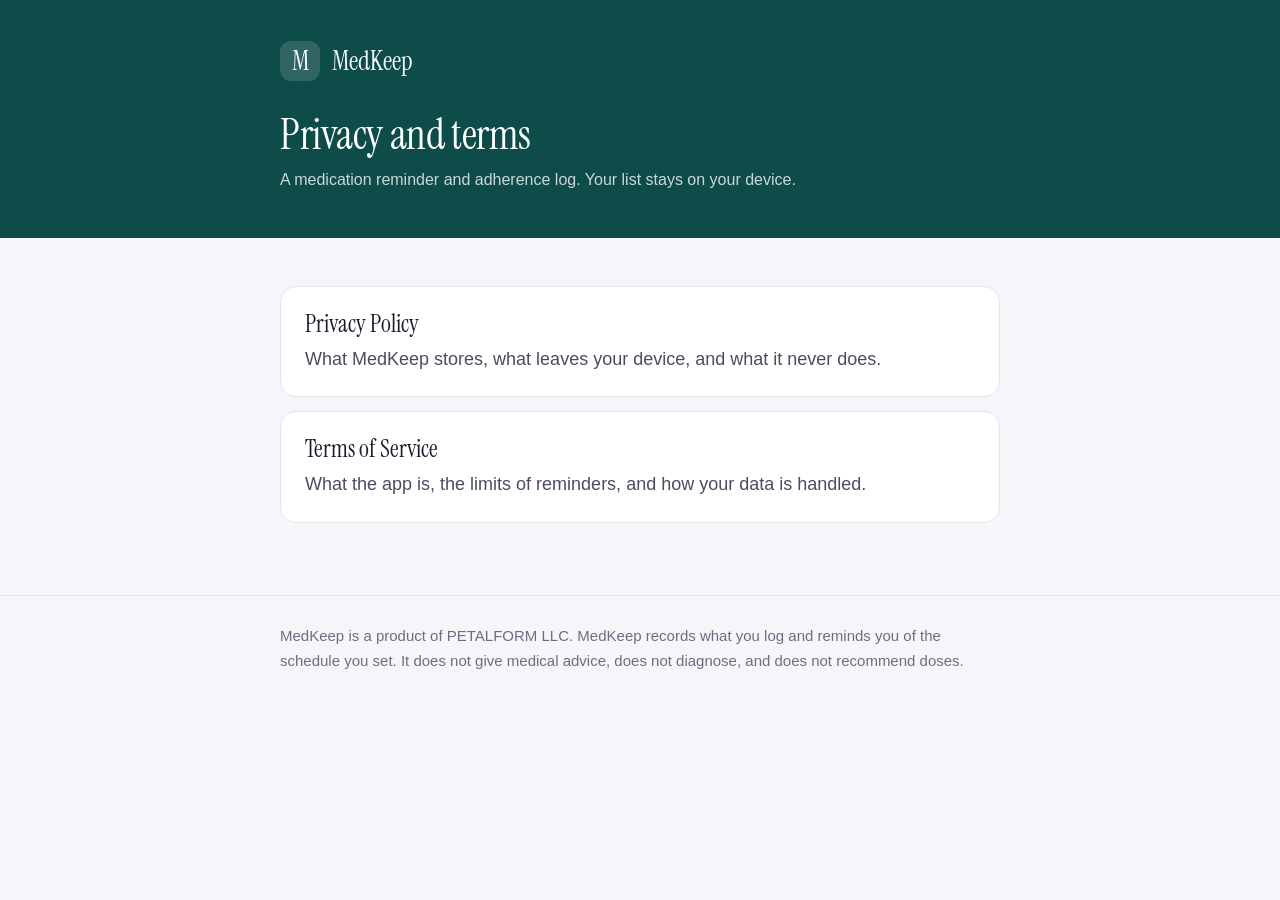
==== index.html @ 2ca2b3bf "MedKeep privacy policy and terms of service Static pages for GitHub Pages. Content mirrors docs/PRIV" ====
<!doctype html>
<html lang="en">
<head>
<meta charset="utf-8">
<meta name="viewport" content="width=device-width, initial-scale=1">
<title>MedKeep — Legal</title>
<meta name="description" content="Privacy policy and terms of service for MedKeep, a medication reminder and adherence log.">
<link rel="preconnect" href="https://fonts.googleapis.com">
<link rel="preconnect" href="https://fonts.gstatic.com" crossorigin>
<link href="https://fonts.googleapis.com/css2?family=Instrument+Serif&display=swap" rel="stylesheet">
<link rel="stylesheet" href="style.css">
</head>
<body>
<header>
  <div class="wrap">
    <span class="brand">
      <span class="mark" aria-hidden="true">M</span>
      <span class="brand-name">MedKeep</span>
    </span>
    <h1>Privacy and terms</h1>
    <p>A medication reminder and adherence log. Your list stays on your device.</p>
  </div>
</header>

<main>
  <div class="wrap">
    <div class="cards">
      <a class="card" href="privacy.html">
        <h2>Privacy Policy</h2>
        <p>What MedKeep stores, what leaves your device, and what it never does.</p>
      </a>
      <a class="card" href="terms.html">
        <h2>Terms of Service</h2>
        <p>What the app is, the limits of reminders, and how your data is handled.</p>
      </a>
    </div>
  </div>
</main>

<footer>
  <div class="wrap">MedKeep is a product of PETALFORM LLC. MedKeep records what you log
  and reminds you of the schedule you set. It does not give medical advice, does not
  diagnose, and does not recommend doses.</div>
</footer>
</body>
</html>
---- style.css ----
/* MedKeep legal pages. Type is deliberately large: the audience is people
   managing several daily medicines, often 55+, reading on a phone. */
:root {
  --teal: #0e4c4a;
  --teal-deep: #083734;
  --bg: #f6f6fa;
  --surface: #ffffff;
  --text: #19192b;
  --text-secondary: #4a4d61;
  --border: #e5e6ed;
}

* { box-sizing: border-box; }

html { -webkit-text-size-adjust: 100%; }

body {
  margin: 0;
  background: var(--bg);
  color: var(--text);
  font: 400 18px/1.65 -apple-system, BlinkMacSystemFont, "Segoe UI", Roboto,
    Helvetica, Arial, sans-serif;
}

header {
  background: var(--teal);
  color: #fff;
  padding: 40px 24px 44px;
}

.wrap { max-width: 720px; margin: 0 auto; }

.brand {
  display: inline-flex;
  align-items: center;
  gap: 12px;
  text-decoration: none;
  color: #fff;
}

.mark {
  width: 40px;
  height: 40px;
  border-radius: 11px;
  background: rgba(255, 255, 255, 0.14);
  display: grid;
  place-items: center;
  font-family: "Instrument Serif", Georgia, "Times New Roman", serif;
  font-size: 26px;
  line-height: 1;
}

.brand-name {
  font-family: "Instrument Serif", Georgia, "Times New Roman", serif;
  font-size: 26px;
}

h1 {
  font-family: "Instrument Serif", Georgia, "Times New Roman", serif;
  font-weight: 400;
  font-size: 42px;
  line-height: 1.15;
  margin: 28px 0 8px;
  letter-spacing: -0.01em;
}

header p { margin: 0; color: rgba(255, 255, 255, 0.78); font-size: 16px; }

main { padding: 40px 24px 72px; }

h2 {
  font-family: "Instrument Serif", Georgia, "Times New Roman", serif;
  font-weight: 400;
  font-size: 28px;
  line-height: 1.25;
  margin: 44px 0 12px;
}

h2:first-of-type { margin-top: 0; }

p, li { color: var(--text-secondary); }

p { margin: 0 0 16px; }

ul { margin: 0 0 16px; padding-left: 22px; }

li { margin-bottom: 8px; }

strong { color: var(--text); font-weight: 600; }

a { color: var(--teal); }

a:focus-visible { outline: 3px solid var(--teal); outline-offset: 2px; }

.lede {
  background: var(--surface);
  border: 1px solid var(--border);
  border-radius: 16px;
  padding: 22px 24px 8px;
  margin-bottom: 36px;
}

.lede p:last-child { margin-bottom: 16px; }

footer {
  border-top: 1px solid var(--border);
  padding: 28px 24px 56px;
  color: #6b6e80;
  font-size: 15px;
}

footer a { color: #6b6e80; }

.nav { margin-top: 18px; }

.nav a { margin-right: 20px; font-size: 16px; }

.cards { display: grid; gap: 14px; margin-top: 8px; }

.card {
  display: block;
  background: var(--surface);
  border: 1px solid var(--border);
  border-radius: 16px;
  padding: 22px 24px;
  text-decoration: none;
  color: inherit;
}

.card:hover { border-color: #cdd0db; }

.card h2 { margin: 0 0 6px; font-size: 24px; }

.card p { margin: 0; }

@media (max-width: 600px) {
  body { font-size: 17px; }
  h1 { font-size: 34px; }
  h2 { font-size: 25px; }
}
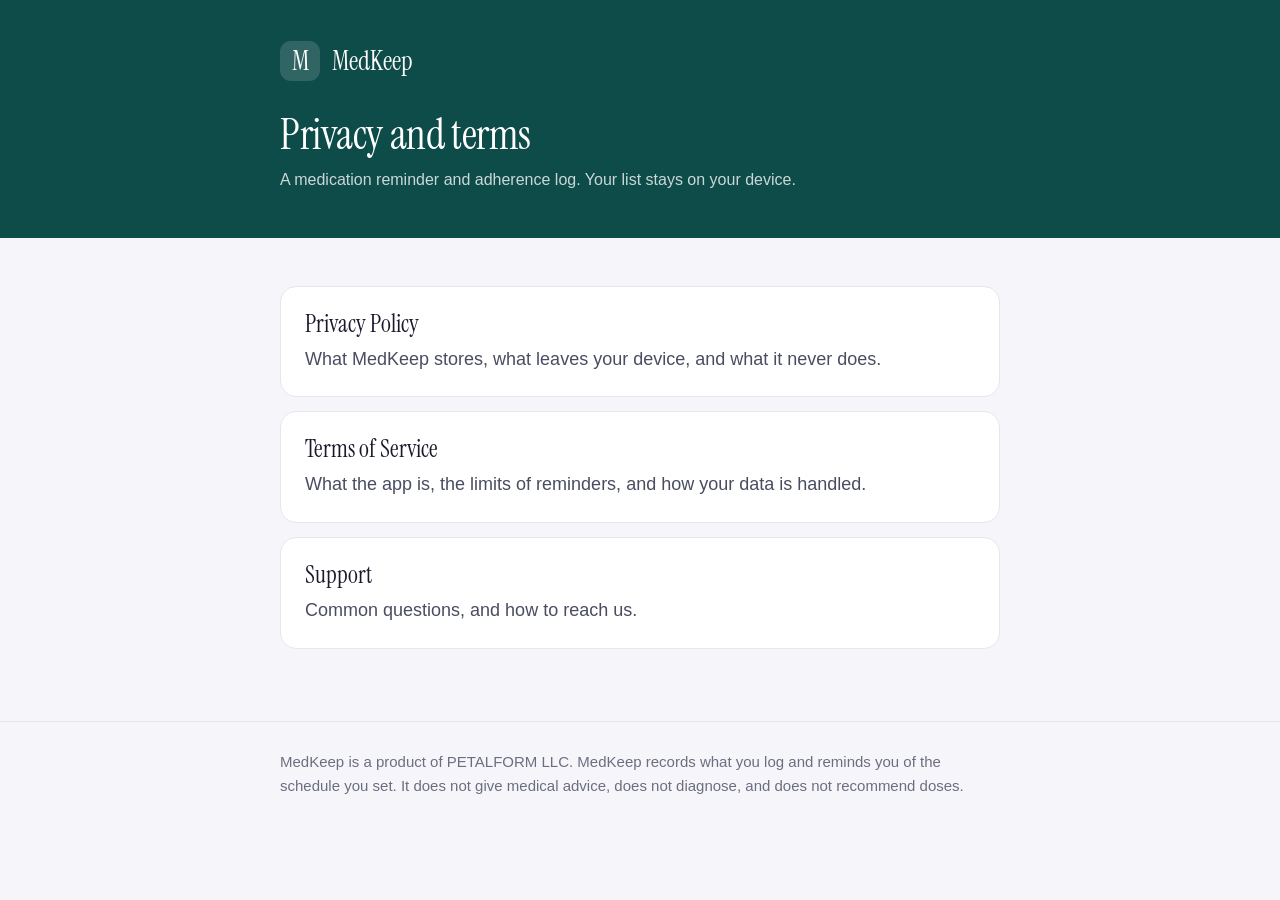
==== commit f46f845a: "Add support page App Store Connect requires a Support URL. Covers reminders not arriving, exporting " ====
--- a/index.html
+++ b/index.html
@@ -33,6 +33,10 @@
         <h2>Terms of Service</h2>
         <p>What the app is, the limits of reminders, and how your data is handled.</p>
       </a>
+      <a class="card" href="support.html">
+        <h2>Support</h2>
+        <p>Common questions, and how to reach us.</p>
+      </a>
     </div>
   </div>
 </main>
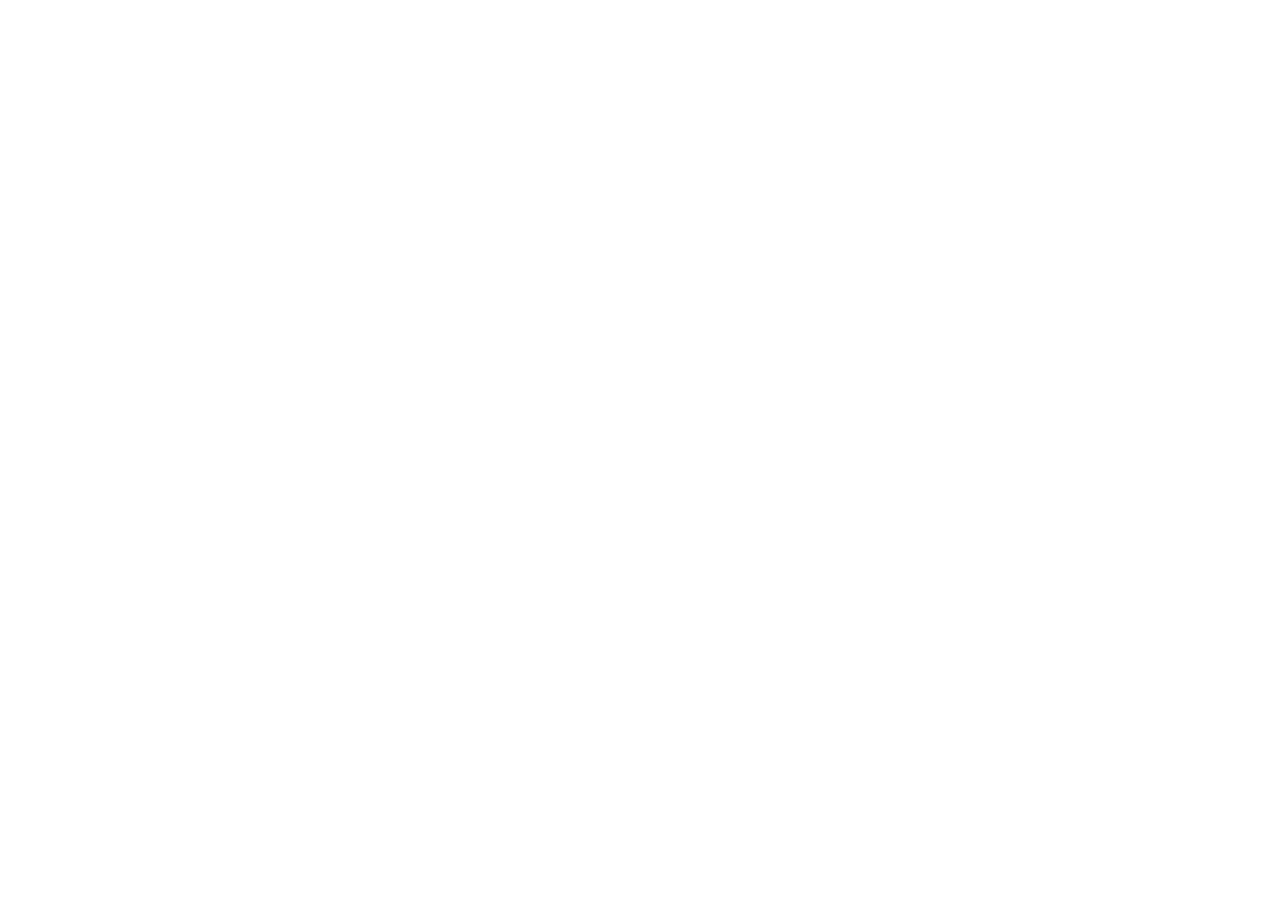
==== commit 4a54a4b3: "Moved to petalformllc.com: every page now redirects to its new address Co-Authored-By: Claude Opus 5" ====
--- a/index.html
+++ b/index.html
@@ -3,48 +3,12 @@
 <head>
 <meta charset="utf-8">
 <meta name="viewport" content="width=device-width, initial-scale=1">
-<title>MedKeep — Legal</title>
-<meta name="description" content="Privacy policy and terms of service for MedKeep, a medication reminder and adherence log.">
-<link rel="preconnect" href="https://fonts.googleapis.com">
-<link rel="preconnect" href="https://fonts.gstatic.com" crossorigin>
-<link href="https://fonts.googleapis.com/css2?family=Instrument+Serif&display=swap" rel="stylesheet">
-<link rel="stylesheet" href="style.css">
+<title>MedKeep · moved to petalformllc.com</title>
+<link rel="canonical" href="https://petalformllc.com/apps/medkeep/">
+<meta http-equiv="refresh" content="0; url=https://petalformllc.com/apps/medkeep/">
+<script>location.replace("https://petalformllc.com/apps/medkeep/" + location.hash)</script>
 </head>
-<body>
-<header>
-  <div class="wrap">
-    <span class="brand">
-      <span class="mark" aria-hidden="true">M</span>
-      <span class="brand-name">MedKeep</span>
-    </span>
-    <h1>Privacy and terms</h1>
-    <p>A medication reminder and adherence log. Your list stays on your device.</p>
-  </div>
-</header>
-
-<main>
-  <div class="wrap">
-    <div class="cards">
-      <a class="card" href="privacy.html">
-        <h2>Privacy Policy</h2>
-        <p>What MedKeep stores, what leaves your device, and what it never does.</p>
-      </a>
-      <a class="card" href="terms.html">
-        <h2>Terms of Service</h2>
-        <p>What the app is, the limits of reminders, and how your data is handled.</p>
-      </a>
-      <a class="card" href="support.html">
-        <h2>Support</h2>
-        <p>Common questions, and how to reach us.</p>
-      </a>
-    </div>
-  </div>
-</main>
-
-<footer>
-  <div class="wrap">MedKeep is a product of PETALFORM LLC. MedKeep records what you log
-  and reminds you of the schedule you set. It does not give medical advice, does not
-  diagnose, and does not recommend doses.</div>
-</footer>
+<body style="font:17px/1.6 system-ui,sans-serif;max-width:560px;margin:15vh auto;padding:0 20px">
+<p>This page has moved to <a href="https://petalformllc.com/apps/medkeep/">petalformllc.com/apps/medkeep/</a>.</p>
 </body>
 </html>
